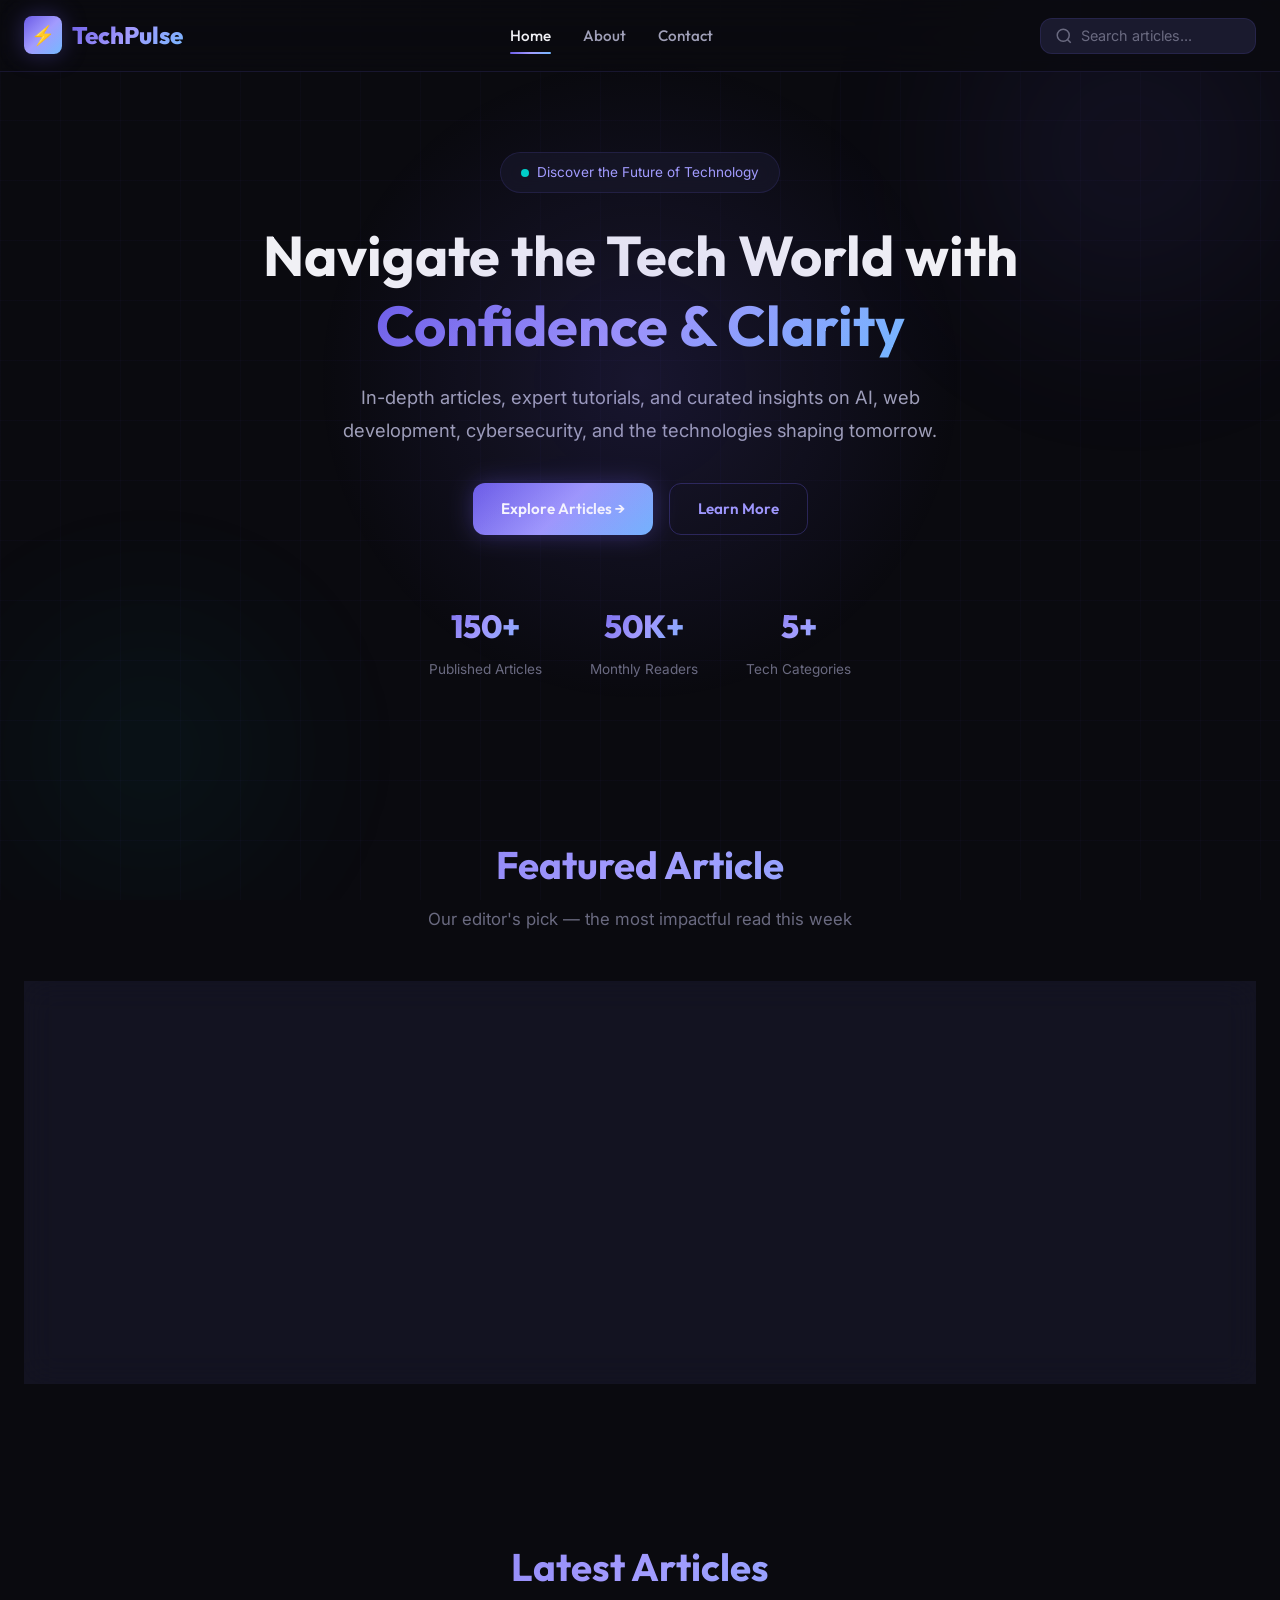
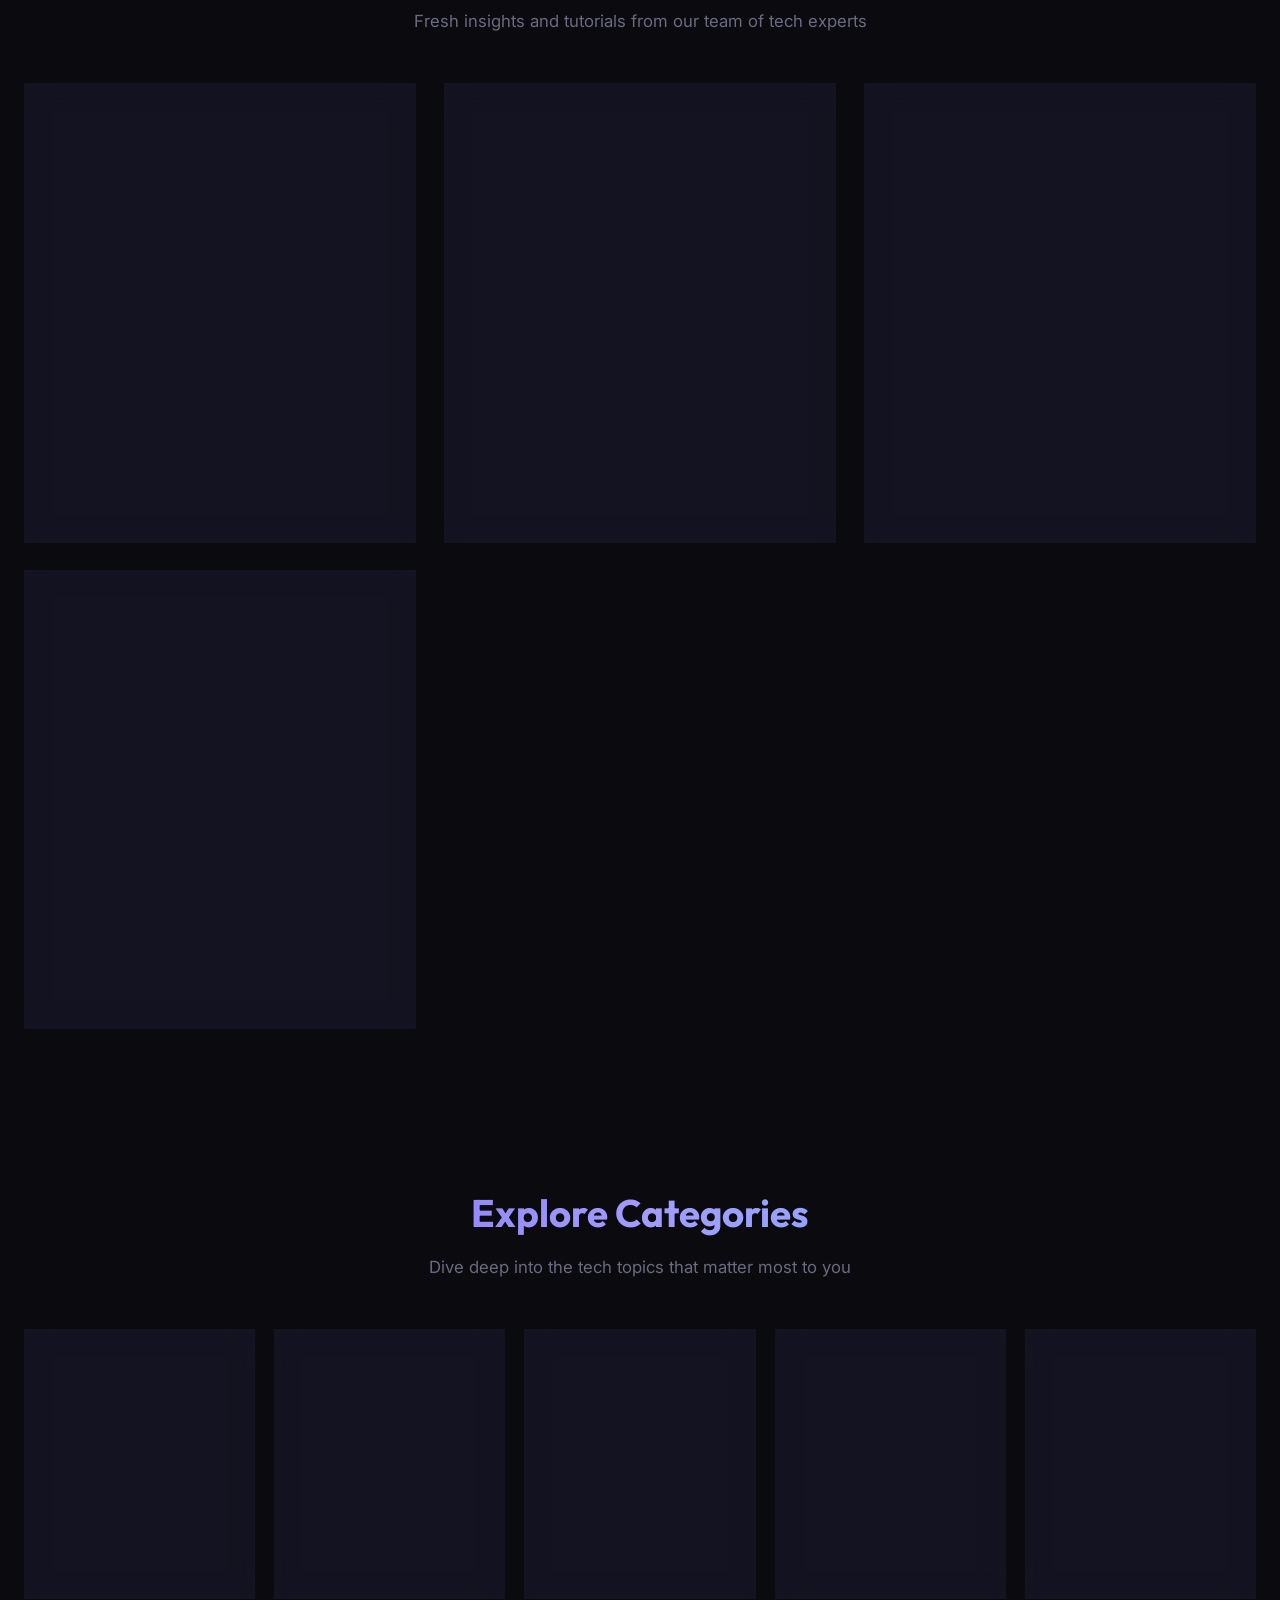
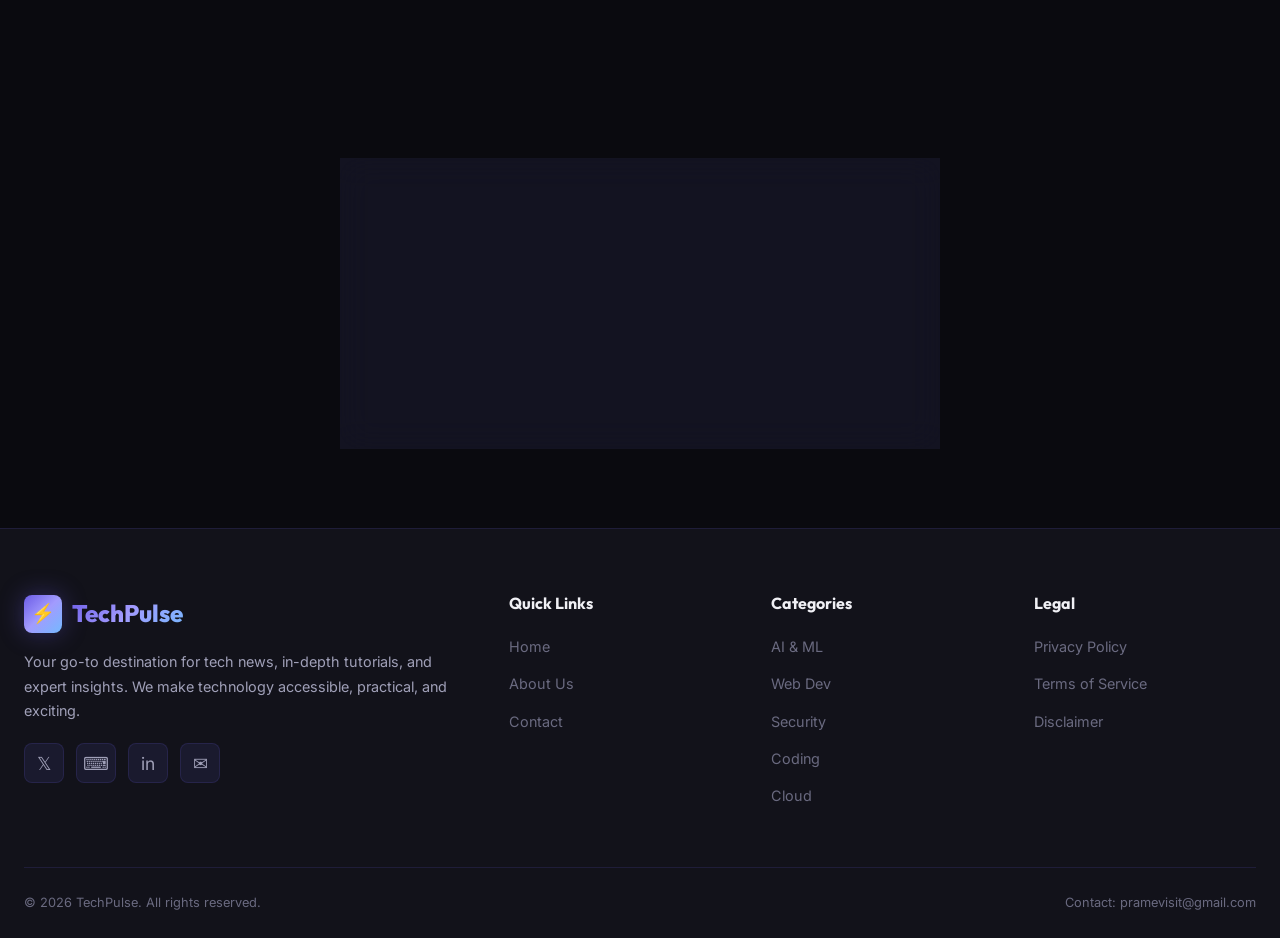
==== index.html @ e93f692c "Add files via upload" ====
<!DOCTYPE html>
<html lang="en">
<head>
  <meta charset="UTF-8">
  <meta name="viewport" content="width=device-width, initial-scale=1.0">
  <title>TechPulse — Your Daily Dose of Tech Innovation</title>
  <meta name="description" content="TechPulse delivers the latest technology news, tutorials, and in-depth guides on AI, web development, cybersecurity, programming, and cloud computing. Stay ahead with expert insights.">
  <meta name="keywords" content="technology blog, AI tools, web development, programming, cybersecurity, cloud computing, tech news, coding tutorials">
  <meta name="author" content="TechPulse">
  <meta name="robots" content="index, follow">
  <link rel="canonical" href="https://techpulse.blog/">

  <!-- Open Graph -->
  <meta property="og:type" content="website">
  <meta property="og:title" content="TechPulse — Your Daily Dose of Tech Innovation">
  <meta property="og:description" content="Expert tech insights, tutorials, and guides on AI, web development, cybersecurity, and more.">
  <meta property="og:url" content="https://techpulse.blog/">
  <meta property="og:site_name" content="TechPulse">

  <!-- Twitter Card -->
  <meta name="twitter:card" content="summary_large_image">
  <meta name="twitter:title" content="TechPulse — Your Daily Dose of Tech Innovation">
  <meta name="twitter:description" content="Expert tech insights, tutorials, and guides on AI, web development, cybersecurity, and more.">

  <!-- JSON-LD Structured Data -->
  <script type="application/ld+json">
  {
    "@context": "https://schema.org",
    "@type": "WebSite",
    "name": "TechPulse",
    "url": "https://techpulse.blog/",
    "description": "TechPulse delivers the latest technology news, tutorials, and in-depth guides.",
    "publisher": {
      "@type": "Organization",
      "name": "TechPulse",
      "contactPoint": {
        "@type": "ContactPoint",
        "email": "pramevisit@gmail.com",
        "contactType": "customer support"
      }
    },
    "potentialAction": {
      "@type": "SearchAction",
      "target": "https://techpulse.blog/search?q={search_term_string}",
      "query-input": "required name=search_term_string"
    }
  }
  </script>

  <link rel="stylesheet" href="style.css">
</head>
<body>
  <div class="bg-grid"></div>
  <div class="bg-orbs"></div>

  <!-- Header -->
  <header class="header" id="header">
    <div class="container">
      <a href="index.html" class="logo">
        <div class="logo-icon">⚡</div>
        <span>TechPulse</span>
      </a>
      <nav class="nav-links" id="navLinks">
        <a href="index.html" class="active">Home</a>
        <a href="about.html">About</a>
        <a href="contact.html">Contact</a>
      </nav>
      <div class="nav-search">
        <svg xmlns="http://www.w3.org/2000/svg" fill="none" viewBox="0 0 24 24" stroke="currentColor" stroke-width="2"><circle cx="11" cy="11" r="8"/><line x1="21" y1="21" x2="16.65" y2="16.65"/></svg>
        <input type="text" placeholder="Search articles..." aria-label="Search articles">
      </div>
      <button class="mobile-toggle" id="mobileToggle" aria-label="Toggle navigation menu">
        <span></span><span></span><span></span>
      </button>
    </div>
  </header>

  <!-- Hero Section -->
  <section class="hero">
    <div class="container">
      <div class="hero-badge">
        <span class="dot"></span>
        Discover the Future of Technology
      </div>
      <h1>Navigate the Tech World with <span class="gradient-text">Confidence & Clarity</span></h1>
      <p class="hero-description">In-depth articles, expert tutorials, and curated insights on AI, web development, cybersecurity, and the technologies shaping tomorrow.</p>
      <div class="hero-actions">
        <a href="#articles" class="btn btn-primary">Explore Articles →</a>
        <a href="about.html" class="btn btn-outline">Learn More</a>
      </div>
      <div class="hero-stats">
        <div class="hero-stat">
          <div class="stat-number">150+</div>
          <div class="stat-label">Published Articles</div>
        </div>
        <div class="hero-stat">
          <div class="stat-number">50K+</div>
          <div class="stat-label">Monthly Readers</div>
        </div>
        <div class="hero-stat">
          <div class="stat-number">5+</div>
          <div class="stat-label">Tech Categories</div>
        </div>
      </div>
    </div>
  </section>

  <!-- Featured Article -->
  <section class="section">
    <div class="container">
      <h2 class="section-title">Featured Article</h2>
      <p class="section-subtitle">Our editor's pick — the most impactful read this week</p>
      <a href="articles/ai-tools-2026.html" class="glass-card featured-article reveal" style="text-decoration:none;color:inherit;">
        <div class="featured-image">
          <div class="overlay"></div>
        </div>
        <div class="featured-content">
          <span class="badge badge-ai">Artificial Intelligence</span>
          <h3>10 AI Tools That Will Transform Your Workflow in 2026</h3>
          <p>Discover the cutting-edge AI tools that are revolutionizing industries — from intelligent code assistants to creative AI platforms reshaping how we work, create, and innovate.</p>
          <div class="featured-meta">
            <span>March 10, 2026</span>
            <span class="divider"></span>
            <span>12 min read</span>
            <span class="divider"></span>
            <span>AI & Technology</span>
          </div>
        </div>
      </a>
    </div>
  </section>

  <!-- Latest Articles -->
  <section class="section" id="articles">
    <div class="container">
      <h2 class="section-title">Latest Articles</h2>
      <p class="section-subtitle">Fresh insights and tutorials from our team of tech experts</p>
      <div class="article-grid">

        <a href="articles/learn-web-development.html" class="glass-card article-card reveal">
          <div class="card-image">
            <div style="width:100%;height:100%;background:linear-gradient(135deg,#00cec9,#0984e3);"></div>
            <div class="overlay"></div>
          </div>
          <div class="card-body">
            <span class="badge badge-web">Web Development</span>
            <h3>Complete Guide to Learning Web Development in 2026</h3>
            <p>A comprehensive roadmap to mastering modern web development — from HTML & CSS fundamentals to advanced frameworks and deployment strategies.</p>
            <div class="card-meta">
              <span>March 8, 2026</span>
              <span class="read-time">📖 10 min read</span>
            </div>
          </div>
        </a>

        <a href="articles/cybersecurity-tips.html" class="glass-card article-card reveal">
          <div class="card-image">
            <div style="width:100%;height:100%;background:linear-gradient(135deg,#fd79a8,#e84393);"></div>
            <div class="overlay"></div>
          </div>
          <div class="card-body">
            <span class="badge badge-security">Cybersecurity</span>
            <h3>Essential Cybersecurity Tips Every Beginner Must Know</h3>
            <p>Learn the fundamental security practices to protect your digital life — from strong passwords to recognizing phishing attacks and securing your network.</p>
            <div class="card-meta">
              <span>March 5, 2026</span>
              <span class="read-time">📖 9 min read</span>
            </div>
          </div>
        </a>

        <a href="articles/best-programming-languages.html" class="glass-card article-card reveal">
          <div class="card-image">
            <div style="width:100%;height:100%;background:linear-gradient(135deg,#fdcb6e,#e17055);"></div>
            <div class="overlay"></div>
          </div>
          <div class="card-body">
            <span class="badge badge-coding">Programming</span>
            <h3>Best Programming Languages to Learn in 2026</h3>
            <p>Explore the most in-demand programming languages for 2026 and find out which ones are worth investing your time in for career growth.</p>
            <div class="card-meta">
              <span>March 3, 2026</span>
              <span class="read-time">📖 11 min read</span>
            </div>
          </div>
        </a>

        <a href="articles/cloud-computing-guide.html" class="glass-card article-card reveal">
          <div class="card-image">
            <div style="width:100%;height:100%;background:linear-gradient(135deg,#74b9ff,#0984e3);"></div>
            <div class="overlay"></div>
          </div>
          <div class="card-body">
            <span class="badge badge-cloud">Cloud Computing</span>
            <h3>Cloud Computing: A Beginner's Complete Guide</h3>
            <p>Everything you need to know about cloud computing — from the basics of IaaS, PaaS, SaaS to choosing the right provider for your projects.</p>
            <div class="card-meta">
              <span>March 1, 2026</span>
              <span class="read-time">📖 10 min read</span>
            </div>
          </div>
        </a>

      </div>
    </div>
  </section>

  <!-- Categories -->
  <section class="section">
    <div class="container">
      <h2 class="section-title">Explore Categories</h2>
      <p class="section-subtitle">Dive deep into the tech topics that matter most to you</p>
      <div class="categories-grid">
        <div class="glass-card category-card reveal">
          <div class="cat-icon">🤖</div>
          <h4>AI & Machine Learning</h4>
          <p>The latest in artificial intelligence, deep learning, and neural networks</p>
        </div>
        <div class="glass-card category-card reveal">
          <div class="cat-icon">🌐</div>
          <h4>Web Development</h4>
          <p>Frameworks, tools, and best practices for modern web apps</p>
        </div>
        <div class="glass-card category-card reveal">
          <div class="cat-icon">🔒</div>
          <h4>Cybersecurity</h4>
          <p>Stay safe online with expert tips and threat intelligence</p>
        </div>
        <div class="glass-card category-card reveal">
          <div class="cat-icon">💻</div>
          <h4>Programming</h4>
          <p>Tutorials, tips, and language guides for developers</p>
        </div>
        <div class="glass-card category-card reveal">
          <div class="cat-icon">☁️</div>
          <h4>Cloud Computing</h4>
          <p>AWS, Azure, GCP — cloud services demystified</p>
        </div>
      </div>
    </div>
  </section>

  <!-- Newsletter -->
  <section class="newsletter">
    <div class="container">
      <div class="glass-card newsletter-box reveal">
        <h2>Stay in the Loop ✉️</h2>
        <p>Get weekly tech insights, tutorials, and news delivered straight to your inbox. No spam, ever.</p>
        <form class="newsletter-form" id="newsletterForm">
          <input type="email" placeholder="your@email.com" required aria-label="Email address for newsletter">
          <button type="submit" class="btn btn-primary">Subscribe</button>
        </form>
      </div>
    </div>
  </section>

  <!-- Footer -->
  <footer class="footer">
    <div class="container">
      <div class="footer-grid">
        <div class="footer-brand">
          <a href="index.html" class="logo">
            <div class="logo-icon">⚡</div>
            <span>TechPulse</span>
          </a>
          <p>Your go-to destination for tech news, in-depth tutorials, and expert insights. We make technology accessible, practical, and exciting.</p>
          <div class="footer-social">
            <a href="#" aria-label="Twitter">𝕏</a>
            <a href="#" aria-label="GitHub">⌨</a>
            <a href="#" aria-label="LinkedIn">in</a>
            <a href="mailto:pramevisit@gmail.com" aria-label="Email">✉</a>
          </div>
        </div>
        <div class="footer-column">
          <h4>Quick Links</h4>
          <ul>
            <li><a href="index.html">Home</a></li>
            <li><a href="about.html">About Us</a></li>
            <li><a href="contact.html">Contact</a></li>
          </ul>
        </div>
        <div class="footer-column">
          <h4>Categories</h4>
          <ul>
            <li><a href="articles/ai-tools-2026.html">AI & ML</a></li>
            <li><a href="articles/learn-web-development.html">Web Dev</a></li>
            <li><a href="articles/cybersecurity-tips.html">Security</a></li>
            <li><a href="articles/best-programming-languages.html">Coding</a></li>
            <li><a href="articles/cloud-computing-guide.html">Cloud</a></li>
          </ul>
        </div>
        <div class="footer-column">
          <h4>Legal</h4>
          <ul>
            <li><a href="privacy-policy.html">Privacy Policy</a></li>
            <li><a href="terms.html">Terms of Service</a></li>
            <li><a href="disclaimer.html">Disclaimer</a></li>
          </ul>
        </div>
      </div>
      <div class="footer-bottom">
        <span>&copy; 2026 TechPulse. All rights reserved.</span>
        <span>Contact: <a href="mailto:pramevisit@gmail.com">pramevisit@gmail.com</a></span>
      </div>
    </div>
  </footer>

  <script src="script.js"></script>
</body>
</html>
---- style.css ----
/* ===== TechPulse Design System ===== */
@import url('https://fonts.googleapis.com/css2?family=Inter:wght@300;400;500;600;700;800&family=Outfit:wght@400;500;600;700;800&display=swap');

/* --- CSS Variables --- */
:root {
  --bg-primary: #0a0a0f;
  --bg-secondary: #12121a;
  --bg-card: #1a1a2e;
  --bg-card-hover: #22223a;
  --bg-glass: rgba(26, 26, 46, 0.6);
  --bg-glass-hover: rgba(34, 34, 58, 0.8);

  --text-primary: #f0f0f5;
  --text-secondary: #a0a0b8;
  --text-muted: #6a6a80;

  --accent-primary: #6c5ce7;
  --accent-secondary: #a29bfe;
  --accent-gradient: linear-gradient(135deg, #6c5ce7, #a29bfe, #74b9ff);
  --accent-glow: 0 0 25px rgba(108, 92, 231, 0.35);

  --neon-cyan: #00cec9;
  --neon-pink: #fd79a8;
  --neon-orange: #fdcb6e;

  --border-color: rgba(108, 92, 231, 0.15);
  --border-glow: rgba(108, 92, 231, 0.3);

  --radius-sm: 8px;
  --radius-md: 12px;
  --radius-lg: 20px;
  --radius-xl: 28px;

  --shadow-sm: 0 2px 8px rgba(0, 0, 0, 0.3);
  --shadow-md: 0 8px 24px rgba(0, 0, 0, 0.4);
  --shadow-lg: 0 16px 48px rgba(0, 0, 0, 0.5);
  --shadow-glow: 0 0 40px rgba(108, 92, 231, 0.2);

  --font-primary: 'Outfit', sans-serif;
  --font-body: 'Inter', sans-serif;

  --transition-fast: 0.2s ease;
  --transition-normal: 0.3s ease;
  --transition-slow: 0.5s ease;

  --max-width: 1280px;
  --header-height: 72px;
}

/* --- Reset & Base --- */
*, *::before, *::after {
  margin: 0;
  padding: 0;
  box-sizing: border-box;
}

html {
  scroll-behavior: smooth;
  font-size: 16px;
}

body {
  font-family: var(--font-body);
  background-color: var(--bg-primary);
  color: var(--text-primary);
  line-height: 1.7;
  overflow-x: hidden;
  -webkit-font-smoothing: antialiased;
  -moz-osx-font-smoothing: grayscale;
}

a {
  color: var(--accent-secondary);
  text-decoration: none;
  transition: color var(--transition-fast);
}

a:hover {
  color: var(--accent-primary);
}

img {
  max-width: 100%;
  height: auto;
  display: block;
}

ul, ol {
  list-style: none;
}

h1, h2, h3, h4, h5, h6 {
  font-family: var(--font-primary);
  font-weight: 700;
  line-height: 1.25;
  color: var(--text-primary);
}

h1 { font-size: clamp(2.2rem, 5vw, 3.5rem); }
h2 { font-size: clamp(1.6rem, 3.5vw, 2.4rem); }
h3 { font-size: clamp(1.2rem, 2.5vw, 1.6rem); }
h4 { font-size: 1.15rem; }

p {
  color: var(--text-secondary);
  margin-bottom: 1rem;
}

/* --- Utilities --- */
.container {
  width: 100%;
  max-width: var(--max-width);
  margin: 0 auto;
  padding: 0 24px;
}

.section {
  padding: 80px 0;
}

.section-title {
  text-align: center;
  margin-bottom: 16px;
  background: var(--accent-gradient);
  -webkit-background-clip: text;
  background-clip: text;
  -webkit-text-fill-color: transparent;
}

.section-subtitle {
  text-align: center;
  color: var(--text-muted);
  font-size: 1.05rem;
  margin-bottom: 48px;
  max-width: 600px;
  margin-left: auto;
  margin-right: auto;
}

.btn {
  display: inline-flex;
  align-items: center;
  gap: 8px;
  padding: 12px 28px;
  border-radius: var(--radius-md);
  font-family: var(--font-primary);
  font-weight: 600;
  font-size: 0.95rem;
  cursor: pointer;
  border: none;
  transition: all var(--transition-normal);
  text-decoration: none;
}

.btn-primary {
  background: var(--accent-gradient);
  color: #fff;
  box-shadow: var(--accent-glow);
}

.btn-primary:hover {
  transform: translateY(-2px);
  box-shadow: 0 0 35px rgba(108, 92, 231, 0.5);
  color: #fff;
}

.btn-outline {
  background: transparent;
  color: var(--accent-secondary);
  border: 1.5px solid var(--border-glow);
}

.btn-outline:hover {
  background: var(--bg-glass);
  border-color: var(--accent-primary);
  transform: translateY(-2px);
  color: var(--accent-secondary);
}

.glass-card {
  background: var(--bg-glass);
  backdrop-filter: blur(16px);
  -webkit-backdrop-filter: blur(16px);
  border: 1px solid var(--border-color);
  border-radius: var(--radius-lg);
  transition: all var(--transition-normal);
}

.glass-card:hover {
  background: var(--bg-glass-hover);
  border-color: var(--border-glow);
  box-shadow: var(--shadow-glow);
  transform: translateY(-4px);
}

.badge {
  display: inline-block;
  padding: 4px 14px;
  font-size: 0.75rem;
  font-weight: 600;
  border-radius: 50px;
  text-transform: uppercase;
  letter-spacing: 0.5px;
}

.badge-ai { background: rgba(108,92,231,0.2); color: var(--accent-secondary); }
.badge-web { background: rgba(0,206,201,0.2); color: var(--neon-cyan); }
.badge-security { background: rgba(253,121,168,0.2); color: var(--neon-pink); }
.badge-coding { background: rgba(253,203,110,0.2); color: var(--neon-orange); }
.badge-cloud { background: rgba(116,185,255,0.2); color: #74b9ff; }

/* --- Animated Background --- */
.bg-grid {
  position: fixed;
  top: 0; left: 0;
  width: 100%; height: 100%;
  z-index: -1;
  background-image:
    linear-gradient(rgba(108,92,231,0.03) 1px, transparent 1px),
    linear-gradient(90deg, rgba(108,92,231,0.03) 1px, transparent 1px);
  background-size: 60px 60px;
}

.bg-orbs {
  position: fixed;
  top: 0; left: 0;
  width: 100%; height: 100%;
  z-index: -1;
  pointer-events: none;
  overflow: hidden;
}

.bg-orbs::before,
.bg-orbs::after {
  content: '';
  position: absolute;
  border-radius: 50%;
  filter: blur(80px);
  opacity: 0.4;
  animation: orbFloat 20s ease-in-out infinite;
}

.bg-orbs::before {
  width: 500px; height: 500px;
  background: radial-gradient(circle, rgba(108,92,231,0.3), transparent 70%);
  top: -100px; right: -100px;
}

.bg-orbs::after {
  width: 400px; height: 400px;
  background: radial-gradient(circle, rgba(0,206,201,0.2), transparent 70%);
  bottom: -50px; left: -50px;
  animation-delay: -10s;
}

@keyframes orbFloat {
  0%, 100% { transform: translate(0, 0) scale(1); }
  25% { transform: translate(50px, -80px) scale(1.1); }
  50% { transform: translate(-30px, 40px) scale(0.95); }
  75% { transform: translate(60px, 60px) scale(1.05); }
}

/* --- Header / Navbar --- */
.header {
  position: fixed;
  top: 0; left: 0;
  width: 100%;
  height: var(--header-height);
  z-index: 1000;
  background: rgba(10, 10, 15, 0.8);
  backdrop-filter: blur(20px);
  -webkit-backdrop-filter: blur(20px);
  border-bottom: 1px solid var(--border-color);
  transition: all var(--transition-normal);
}

.header.scrolled {
  box-shadow: var(--shadow-md);
  background: rgba(10, 10, 15, 0.95);
}

.header .container {
  display: flex;
  align-items: center;
  justify-content: space-between;
  height: 100%;
}

.logo {
  display: flex;
  align-items: center;
  gap: 10px;
  font-family: var(--font-primary);
  font-weight: 800;
  font-size: 1.5rem;
  color: var(--text-primary);
  text-decoration: none;
}

.logo-icon {
  width: 38px;
  height: 38px;
  background: var(--accent-gradient);
  border-radius: var(--radius-sm);
  display: flex;
  align-items: center;
  justify-content: center;
  font-size: 1.2rem;
  color: #fff;
  box-shadow: var(--accent-glow);
}

.logo span {
  background: var(--accent-gradient);
  -webkit-background-clip: text;
  background-clip: text;
  -webkit-text-fill-color: transparent;
}

.nav-links {
  display: flex;
  align-items: center;
  gap: 32px;
}

.nav-links a {
  font-family: var(--font-primary);
  font-weight: 500;
  font-size: 0.95rem;
  color: var(--text-secondary);
  position: relative;
  padding: 4px 0;
}

.nav-links a::after {
  content: '';
  position: absolute;
  bottom: -2px; left: 0;
  width: 0;
  height: 2px;
  background: var(--accent-gradient);
  border-radius: 2px;
  transition: width var(--transition-normal);
}

.nav-links a:hover,
.nav-links a.active {
  color: var(--text-primary);
}

.nav-links a:hover::after,
.nav-links a.active::after {
  width: 100%;
}

.nav-search {
  display: flex;
  align-items: center;
  background: var(--bg-card);
  border: 1px solid var(--border-color);
  border-radius: var(--radius-md);
  padding: 8px 14px;
  gap: 8px;
  transition: border-color var(--transition-fast);
}

.nav-search:focus-within {
  border-color: var(--accent-primary);
}

.nav-search input {
  background: none;
  border: none;
  outline: none;
  color: var(--text-primary);
  font-size: 0.9rem;
  width: 160px;
  font-family: var(--font-body);
}

.nav-search input::placeholder {
  color: var(--text-muted);
}

.nav-search svg {
  width: 18px;
  height: 18px;
  color: var(--text-muted);
  flex-shrink: 0;
}

.mobile-toggle {
  display: none;
  flex-direction: column;
  gap: 5px;
  cursor: pointer;
  padding: 5px;
  background: none;
  border: none;
}

.mobile-toggle span {
  width: 24px;
  height: 2px;
  background: var(--text-primary);
  border-radius: 2px;
  transition: all var(--transition-normal);
}

/* --- Hero Section --- */
.hero {
  padding-top: calc(var(--header-height) + 80px);
  padding-bottom: 80px;
  text-align: center;
  position: relative;
  overflow: hidden;
}

.hero::before {
  content: '';
  position: absolute;
  top: 50%;
  left: 50%;
  transform: translate(-50%, -50%);
  width: 700px;
  height: 700px;
  background: radial-gradient(circle, rgba(108,92,231,0.15), transparent 65%);
  pointer-events: none;
}

.hero-badge {
  display: inline-flex;
  align-items: center;
  gap: 8px;
  padding: 8px 20px;
  background: var(--bg-glass);
  border: 1px solid var(--border-color);
  border-radius: 50px;
  font-size: 0.85rem;
  color: var(--accent-secondary);
  margin-bottom: 28px;
  backdrop-filter: blur(8px);
}

.hero-badge .dot {
  width: 8px;
  height: 8px;
  background: var(--neon-cyan);
  border-radius: 50%;
  animation: blink 2s ease-in-out infinite;
}

@keyframes blink {
  0%, 100% { opacity: 1; }
  50% { opacity: 0.3; }
}

.hero h1 {
  margin-bottom: 20px;
  max-width: 800px;
  margin-left: auto;
  margin-right: auto;
}

.hero h1 .gradient-text {
  background: var(--accent-gradient);
  -webkit-background-clip: text;
  background-clip: text;
  -webkit-text-fill-color: transparent;
}

.hero-description {
  font-size: 1.15rem;
  color: var(--text-secondary);
  max-width: 600px;
  margin: 0 auto 36px;
  line-height: 1.8;
}

.hero-actions {
  display: flex;
  gap: 16px;
  justify-content: center;
  flex-wrap: wrap;
}

.hero-stats {
  display: flex;
  justify-content: center;
  gap: 48px;
  margin-top: 64px;
  flex-wrap: wrap;
}

.hero-stat {
  text-align: center;
}

.hero-stat .stat-number {
  font-family: var(--font-primary);
  font-size: 2rem;
  font-weight: 800;
  background: var(--accent-gradient);
  -webkit-background-clip: text;
  background-clip: text;
  -webkit-text-fill-color: transparent;
}

.hero-stat .stat-label {
  font-size: 0.85rem;
  color: var(--text-muted);
  margin-top: 4px;
}

/* --- Featured Article --- */
.featured-article {
  display: grid;
  grid-template-columns: 1.2fr 1fr;
  gap: 40px;
  align-items: center;
  padding: 40px;
}

.featured-image {
  width: 100%;
  height: 320px;
  background: var(--accent-gradient);
  border-radius: var(--radius-lg);
  overflow: hidden;
  position: relative;
}

.featured-image img {
  width: 100%;
  height: 100%;
  object-fit: cover;
}

.featured-image .overlay {
  position: absolute;
  top: 0;
  left: 0;
  width: 100%;
  height: 100%;
  background: linear-gradient(135deg, rgba(108,92,231,0.3), rgba(0,206,201,0.2));
}

.featured-content .badge {
  margin-bottom: 16px;
}

.featured-content h3 {
  font-size: 1.6rem;
  margin-bottom: 12px;
}

.featured-content p {
  margin-bottom: 20px;
  line-height: 1.8;
}

.featured-meta {
  display: flex;
  align-items: center;
  gap: 16px;
  font-size: 0.85rem;
  color: var(--text-muted);
}

.featured-meta .divider {
  width: 4px;
  height: 4px;
  border-radius: 50%;
  background: var(--text-muted);
}

/* --- Article Grid --- */
.article-grid {
  display: grid;
  grid-template-columns: repeat(auto-fill, minmax(340px, 1fr));
  gap: 28px;
}

.article-card {
  padding: 0;
  overflow: hidden;
  cursor: pointer;
  text-decoration: none;
  display: block;
  color: inherit;
}

.article-card:hover {
  color: inherit;
}

.article-card .card-image {
  width: 100%;
  height: 200px;
  overflow: hidden;
  position: relative;
}

.article-card .card-image img {
  width: 100%;
  height: 100%;
  object-fit: cover;
  transition: transform var(--transition-slow);
}

.article-card:hover .card-image img {
  transform: scale(1.08);
}

.article-card .card-image .overlay {
  position: absolute;
  top: 0; left: 0;
  width: 100%; height: 100%;
  background: linear-gradient(180deg, transparent 40%, rgba(10,10,15,0.6) 100%);
}

.article-card .card-body {
  padding: 24px;
}

.article-card .card-body .badge {
  margin-bottom: 12px;
}

.article-card .card-body h3 {
  font-size: 1.15rem;
  margin-bottom: 10px;
  transition: color var(--transition-fast);
}

.article-card:hover .card-body h3 {
  color: var(--accent-secondary);
}

.article-card .card-body p {
  font-size: 0.9rem;
  color: var(--text-muted);
  margin-bottom: 16px;
  display: -webkit-box;
  -webkit-line-clamp: 3;
  -webkit-box-orient: vertical;
  overflow: hidden;
}

.article-card .card-meta {
  display: flex;
  align-items: center;
  justify-content: space-between;
  font-size: 0.8rem;
  color: var(--text-muted);
}

.card-meta .read-time {
  display: flex;
  align-items: center;
  gap: 4px;
}

/* --- Categories Section --- */
.categories-grid {
  display: grid;
  grid-template-columns: repeat(auto-fill, minmax(220px, 1fr));
  gap: 20px;
}

.category-card {
  padding: 28px 24px;
  text-align: center;
  cursor: pointer;
}

.category-card .cat-icon {
  width: 56px;
  height: 56px;
  border-radius: var(--radius-md);
  display: flex;
  align-items: center;
  justify-content: center;
  font-size: 1.6rem;
  margin: 0 auto 16px;
}

.category-card:nth-child(1) .cat-icon { background: rgba(108,92,231,0.2); }
.category-card:nth-child(2) .cat-icon { background: rgba(0,206,201,0.2); }
.category-card:nth-child(3) .cat-icon { background: rgba(253,121,168,0.2); }
.category-card:nth-child(4) .cat-icon { background: rgba(253,203,110,0.2); }
.category-card:nth-child(5) .cat-icon { background: rgba(116,185,255,0.2); }

.category-card h4 {
  margin-bottom: 8px;
}

.category-card p {
  font-size: 0.85rem;
  color: var(--text-muted);
}

/* --- Newsletter Section --- */
.newsletter {
  text-align: center;
  padding: 80px 0;
}

.newsletter-box {
  max-width: 600px;
  margin: 0 auto;
  padding: 48px 40px;
}

.newsletter-box h2 {
  margin-bottom: 12px;
}

.newsletter-box p {
  margin-bottom: 28px;
  color: var(--text-muted);
}

.newsletter-form {
  display: flex;
  gap: 12px;
  max-width: 460px;
  margin: 0 auto;
}

.newsletter-form input {
  flex: 1;
  padding: 14px 20px;
  background: var(--bg-card);
  border: 1px solid var(--border-color);
  border-radius: var(--radius-md);
  color: var(--text-primary);
  font-size: 0.95rem;
  font-family: var(--font-body);
  outline: none;
  transition: border-color var(--transition-fast);
}

.newsletter-form input:focus {
  border-color: var(--accent-primary);
}

.newsletter-form input::placeholder {
  color: var(--text-muted);
}

.newsletter-form .btn {
  flex-shrink: 0;
}

/* --- Footer --- */
.footer {
  background: var(--bg-secondary);
  border-top: 1px solid var(--border-color);
  padding: 64px 0 24px;
}

.footer-grid {
  display: grid;
  grid-template-columns: 2fr 1fr 1fr 1fr;
  gap: 40px;
  margin-bottom: 48px;
}

.footer-brand .logo {
  margin-bottom: 16px;
}

.footer-brand p {
  font-size: 0.9rem;
  line-height: 1.7;
  margin-bottom: 20px;
}

.footer-social {
  display: flex;
  gap: 12px;
}

.footer-social a {
  width: 40px;
  height: 40px;
  border-radius: var(--radius-sm);
  background: var(--bg-card);
  border: 1px solid var(--border-color);
  display: flex;
  align-items: center;
  justify-content: center;
  color: var(--text-secondary);
  transition: all var(--transition-normal);
  font-size: 1.1rem;
}

.footer-social a:hover {
  background: var(--accent-primary);
  color: #fff;
  border-color: var(--accent-primary);
  transform: translateY(-2px);
}

.footer-column h4 {
  font-family: var(--font-primary);
  font-size: 1rem;
  color: var(--text-primary);
  margin-bottom: 20px;
}

.footer-column ul li {
  margin-bottom: 10px;
}

.footer-column ul li a {
  color: var(--text-muted);
  font-size: 0.9rem;
  transition: color var(--transition-fast);
}

.footer-column ul li a:hover {
  color: var(--accent-secondary);
}

.footer-bottom {
  border-top: 1px solid var(--border-color);
  padding-top: 24px;
  display: flex;
  align-items: center;
  justify-content: space-between;
  font-size: 0.8rem;
  color: var(--text-muted);
  flex-wrap: wrap;
  gap: 12px;
}

.footer-bottom a {
  color: var(--text-muted);
}

.footer-bottom a:hover {
  color: var(--accent-secondary);
}

/* --- Article Page --- */
.article-page {
  padding-top: calc(var(--header-height) + 48px);
  padding-bottom: 80px;
}

.article-header {
  max-width: 800px;
  margin: 0 auto 40px;
  text-align: center;
}

.article-header .badge {
  margin-bottom: 20px;
}

.article-header h1 {
  margin-bottom: 16px;
}

.article-header .article-meta {
  display: flex;
  align-items: center;
  justify-content: center;
  gap: 20px;
  color: var(--text-muted);
  font-size: 0.9rem;
  flex-wrap: wrap;
}

.article-header .article-meta .divider {
  width: 4px;
  height: 4px;
  border-radius: 50%;
  background: var(--text-muted);
}

.article-hero-image {
  max-width: 900px;
  margin: 0 auto 48px;
  height: 400px;
  border-radius: var(--radius-xl);
  overflow: hidden;
  position: relative;
}

.article-hero-image img {
  width: 100%;
  height: 100%;
  object-fit: cover;
}

.article-hero-image .overlay {
  position: absolute;
  top: 0; left: 0;
  width: 100%; height: 100%;
  background: linear-gradient(180deg, transparent 50%, rgba(10,10,15,0.5) 100%);
}

.article-content {
  max-width: 760px;
  margin: 0 auto;
  font-size: 1.05rem;
  line-height: 1.9;
}

.article-content h2 {
  margin-top: 48px;
  margin-bottom: 20px;
  padding-bottom: 12px;
  border-bottom: 1px solid var(--border-color);
}

.article-content h3 {
  margin-top: 32px;
  margin-bottom: 16px;
}

.article-content p {
  margin-bottom: 20px;
  color: var(--text-secondary);
}

.article-content ul,
.article-content ol {
  margin-bottom: 20px;
  padding-left: 24px;
}

.article-content ul {
  list-style: disc;
}

.article-content ol {
  list-style: decimal;
}

.article-content li {
  margin-bottom: 10px;
  color: var(--text-secondary);
}

.article-content strong {
  color: var(--text-primary);
}

.article-content blockquote {
  border-left: 4px solid var(--accent-primary);
  padding: 16px 24px;
  margin: 28px 0;
  background: var(--bg-glass);
  border-radius: 0 var(--radius-md) var(--radius-md) 0;
  font-style: italic;
  color: var(--text-secondary);
}

.article-content code {
  background: var(--bg-card);
  padding: 2px 8px;
  border-radius: 4px;
  font-size: 0.9em;
  color: var(--neon-cyan);
}

.article-content pre {
  background: var(--bg-card);
  border: 1px solid var(--border-color);
  border-radius: var(--radius-md);
  padding: 20px 24px;
  overflow-x: auto;
  margin: 24px 0;
}

.article-content pre code {
  padding: 0;
  background: none;
}

.article-content .info-box {
  background: var(--bg-glass);
  border: 1px solid var(--border-color);
  border-radius: var(--radius-md);
  padding: 24px;
  margin: 28px 0;
}

.article-content .info-box h4 {
  color: var(--accent-secondary);
  margin-bottom: 12px;
  display: flex;
  align-items: center;
  gap: 8px;
}

/* --- Info / Legal Pages --- */
.page-header {
  padding-top: calc(var(--header-height) + 60px);
  padding-bottom: 40px;
  text-align: center;
}

.page-header h1 {
  margin-bottom: 12px;
}

.page-header p {
  color: var(--text-muted);
}

.page-content {
  max-width: 800px;
  margin: 0 auto;
  padding-bottom: 80px;
}

.page-content h2 {
  margin-top: 40px;
  margin-bottom: 16px;
  color: var(--accent-secondary);
}

.page-content h3 {
  margin-top: 28px;
  margin-bottom: 12px;
}

.page-content p {
  margin-bottom: 16px;
  line-height: 1.8;
}

.page-content ul, .page-content ol {
  padding-left: 24px;
  margin-bottom: 16px;
}

.page-content ul { list-style: disc; }
.page-content ol { list-style: decimal; }

.page-content li {
  margin-bottom: 8px;
  color: var(--text-secondary);
}

.page-content a {
  color: var(--accent-secondary);
  text-decoration: underline;
}

/* --- Contact Page --- */
.contact-grid {
  display: grid;
  grid-template-columns: 1fr 1fr;
  gap: 40px;
  max-width: 900px;
  margin: 0 auto;
}

.contact-info-cards {
  display: flex;
  flex-direction: column;
  gap: 20px;
}

.contact-card {
  padding: 24px;
  display: flex;
  align-items: flex-start;
  gap: 16px;
}

.contact-card .icon {
  width: 48px;
  height: 48px;
  border-radius: var(--radius-md);
  background: rgba(108,92,231,0.15);
  display: flex;
  align-items: center;
  justify-content: center;
  font-size: 1.3rem;
  flex-shrink: 0;
}

.contact-card h4 {
  margin-bottom: 4px;
}

.contact-card p {
  font-size: 0.9rem;
  color: var(--text-muted);
  margin-bottom: 0;
}

.contact-form {
  padding: 32px;
}

.contact-form h3 {
  margin-bottom: 24px;
}

.form-group {
  margin-bottom: 18px;
}

.form-group label {
  display: block;
  font-size: 0.85rem;
  color: var(--text-secondary);
  margin-bottom: 6px;
  font-weight: 500;
}

.form-group input,
.form-group textarea {
  width: 100%;
  padding: 12px 16px;
  background: var(--bg-card);
  border: 1px solid var(--border-color);
  border-radius: var(--radius-sm);
  color: var(--text-primary);
  font-size: 0.95rem;
  font-family: var(--font-body);
  outline: none;
  transition: border-color var(--transition-fast);
}

.form-group input:focus,
.form-group textarea:focus {
  border-color: var(--accent-primary);
}

.form-group textarea {
  resize: vertical;
  min-height: 120px;
}

.form-submit {
  width: 100%;
  justify-content: center;
}

/* --- About Page Team Grid --- */
.team-grid {
  display: grid;
  grid-template-columns: repeat(auto-fill, minmax(250px, 1fr));
  gap: 28px;
  margin-top: 40px;
}

.team-card {
  padding: 32px 24px;
  text-align: center;
}

.team-card .avatar {
  width: 80px;
  height: 80px;
  border-radius: 50%;
  background: var(--accent-gradient);
  margin: 0 auto 16px;
  display: flex;
  align-items: center;
  justify-content: center;
  font-size: 2rem;
  color: #fff;
}

.team-card h4 {
  margin-bottom: 4px;
}

.team-card .role {
  color: var(--accent-secondary);
  font-size: 0.85rem;
  margin-bottom: 12px;
}

.team-card p {
  font-size: 0.85rem;
  color: var(--text-muted);
}

/* --- Scroll Animations --- */
.reveal {
  opacity: 0;
  transform: translateY(30px);
  transition: opacity 0.7s ease, transform 0.7s ease;
}

.reveal.visible {
  opacity: 1;
  transform: none;
}

/* --- Mobile Responsive --- */
@media (max-width: 992px) {
  .footer-grid {
    grid-template-columns: 1fr 1fr;
  }

  .featured-article {
    grid-template-columns: 1fr;
  }

  .contact-grid {
    grid-template-columns: 1fr;
  }
}

@media (max-width: 768px) {
  .nav-links, .nav-search {
    display: none;
  }

  .mobile-toggle {
    display: flex;
  }

  .nav-links.active {
    display: flex;
    flex-direction: column;
    position: absolute;
    top: var(--header-height);
    left: 0;
    width: 100%;
    background: var(--bg-secondary);
    border-bottom: 1px solid var(--border-color);
    padding: 24px;
    gap: 18px;
  }

  .hero-stats {
    gap: 24px;
  }

  .article-grid {
    grid-template-columns: 1fr;
  }

  .footer-grid {
    grid-template-columns: 1fr;
  }

  .hero h1 {
    font-size: 2rem;
  }

  .section {
    padding: 48px 0;
  }

  .newsletter-form {
    flex-direction: column;
  }

  .hero-actions {
    flex-direction: column;
    align-items: center;
  }

  .article-hero-image {
    height: 240px;
  }

  .categories-grid {
    grid-template-columns: repeat(2, 1fr);
  }
}

@media (max-width: 480px) {
  .categories-grid {
    grid-template-columns: 1fr;
  }

  .container {
    padding: 0 16px;
  }
}
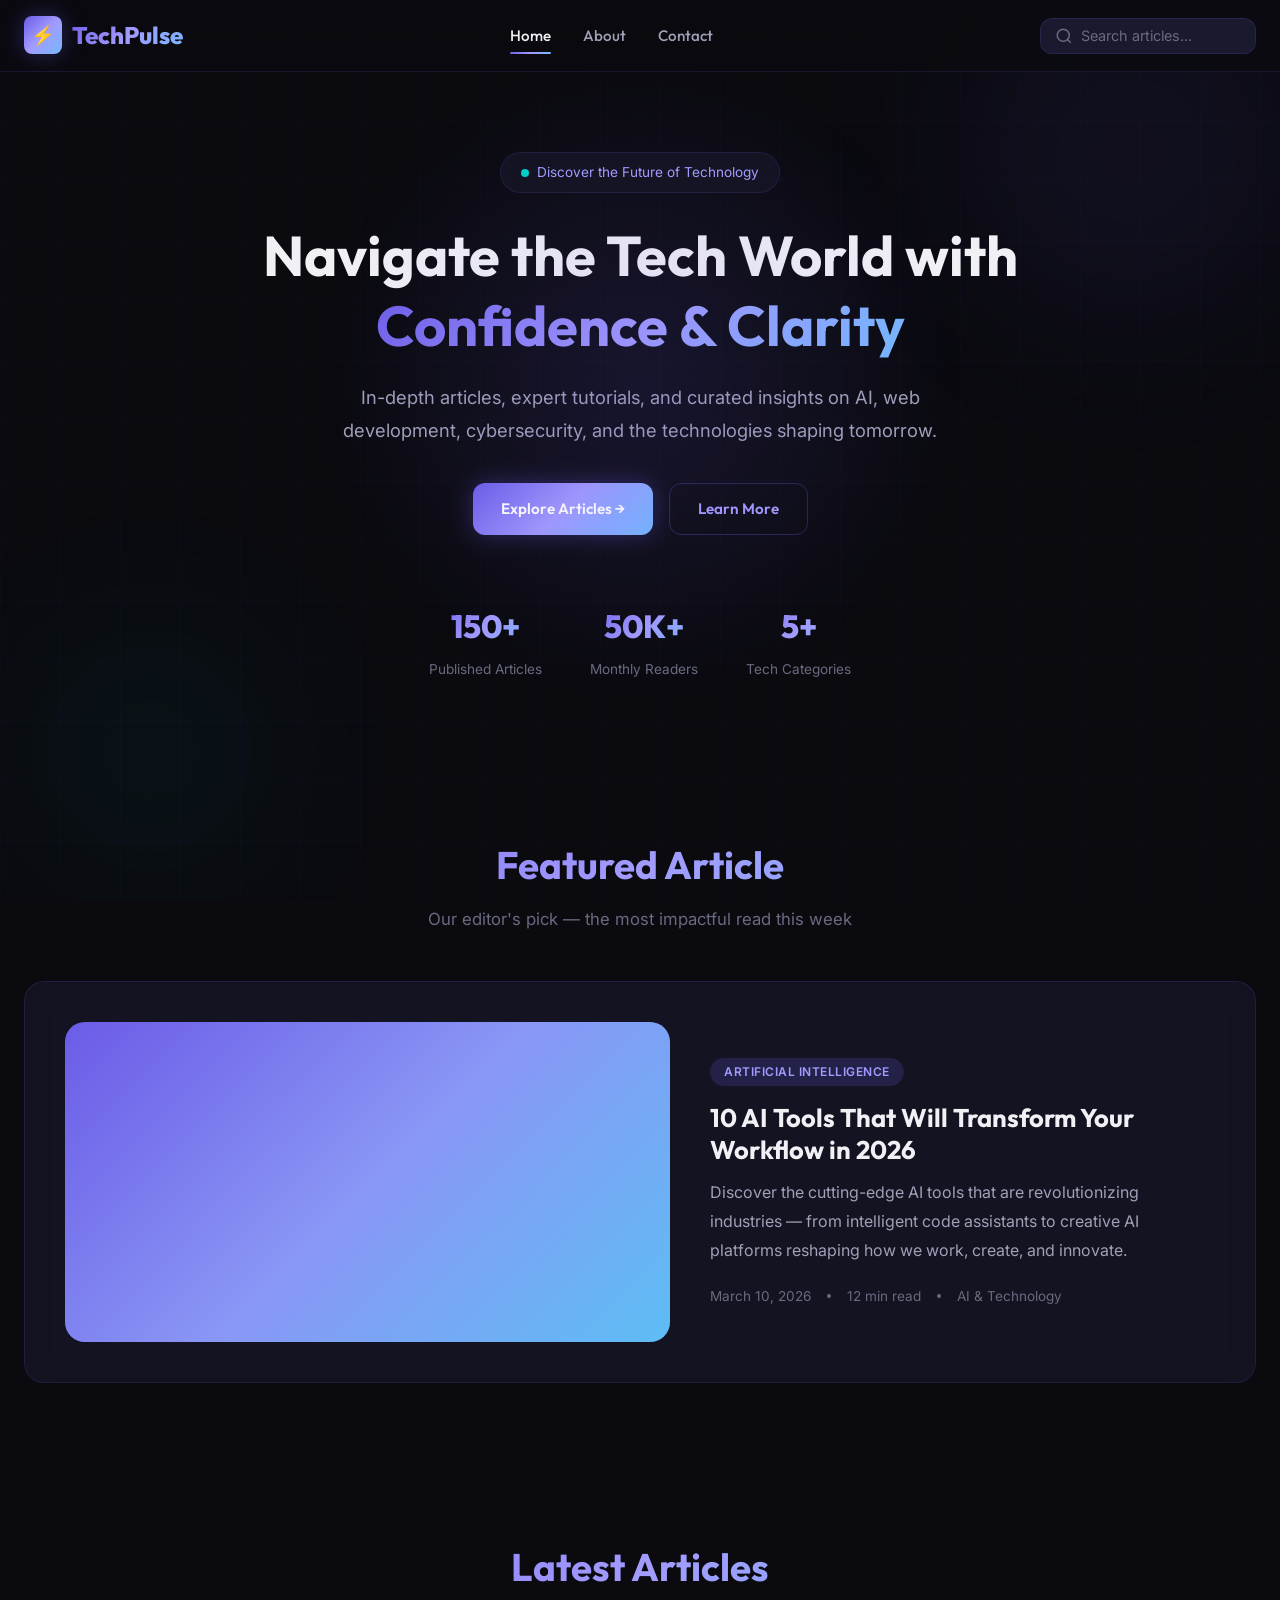
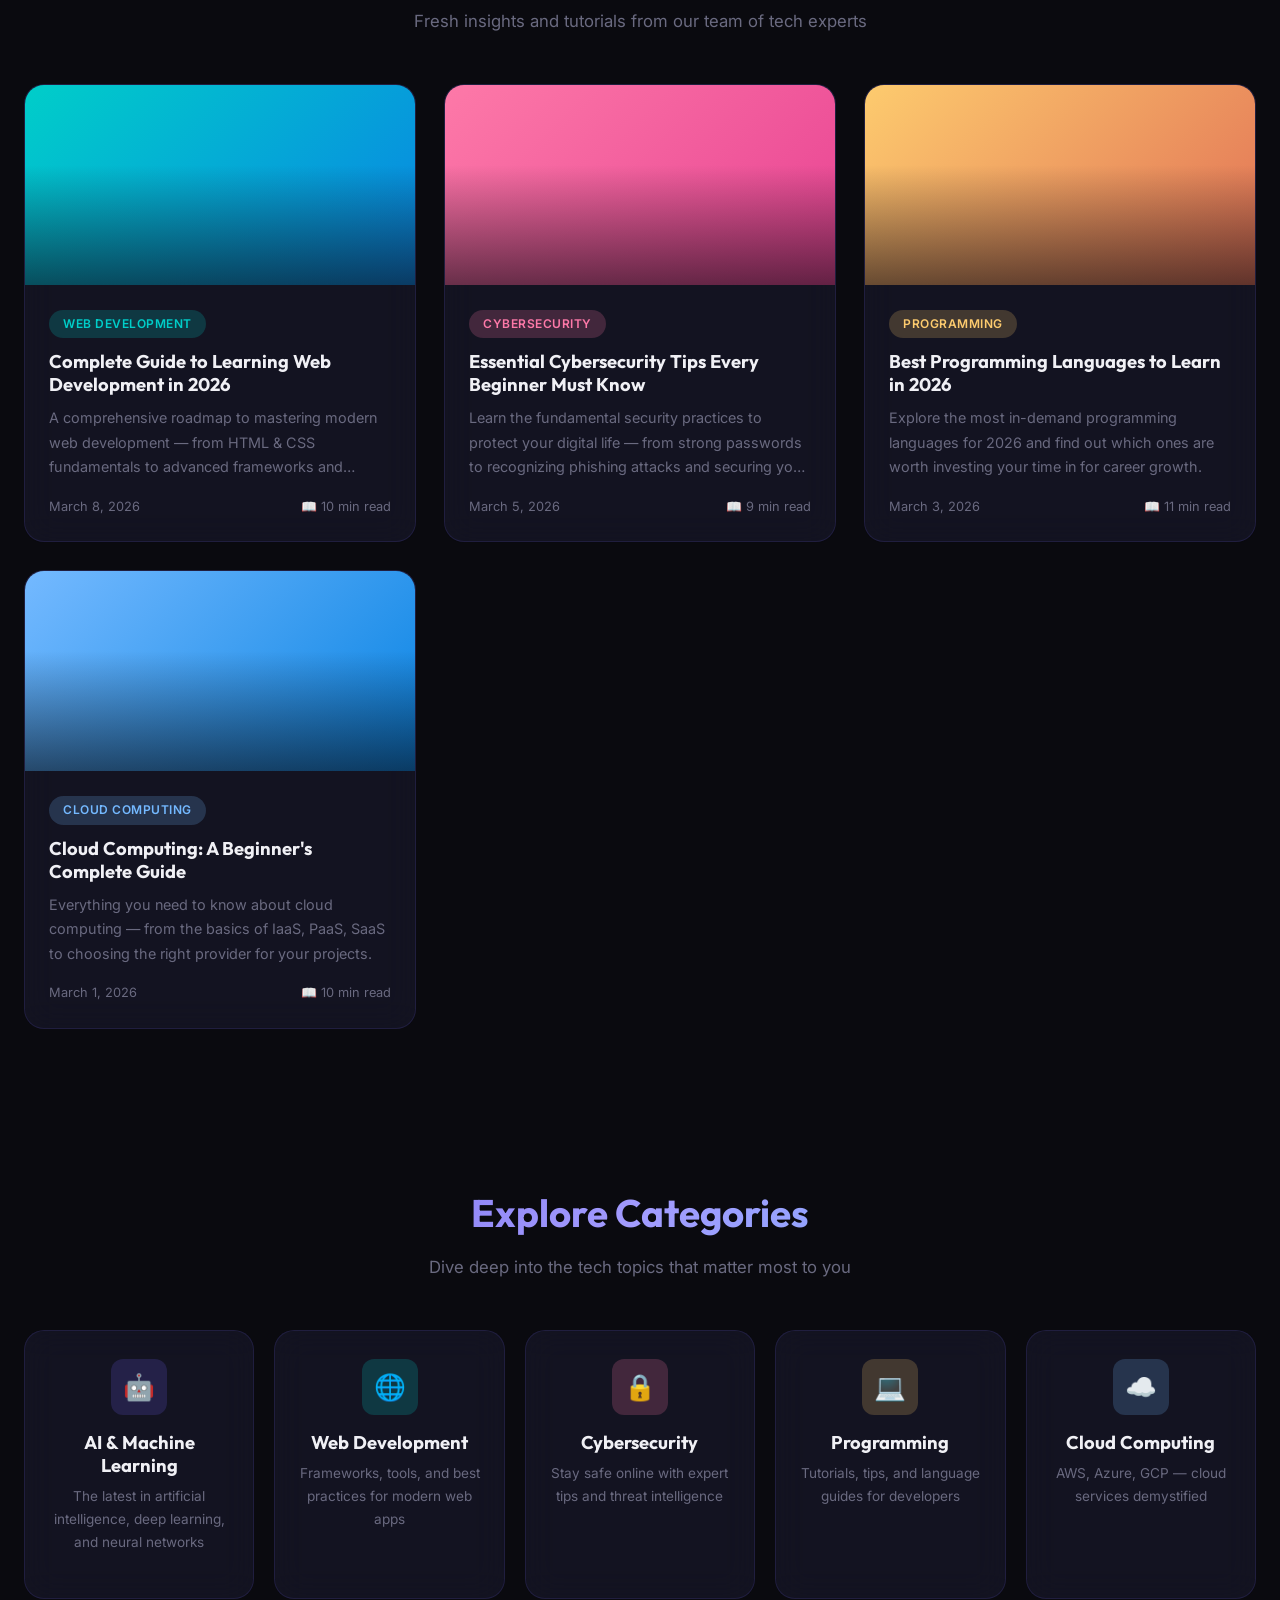
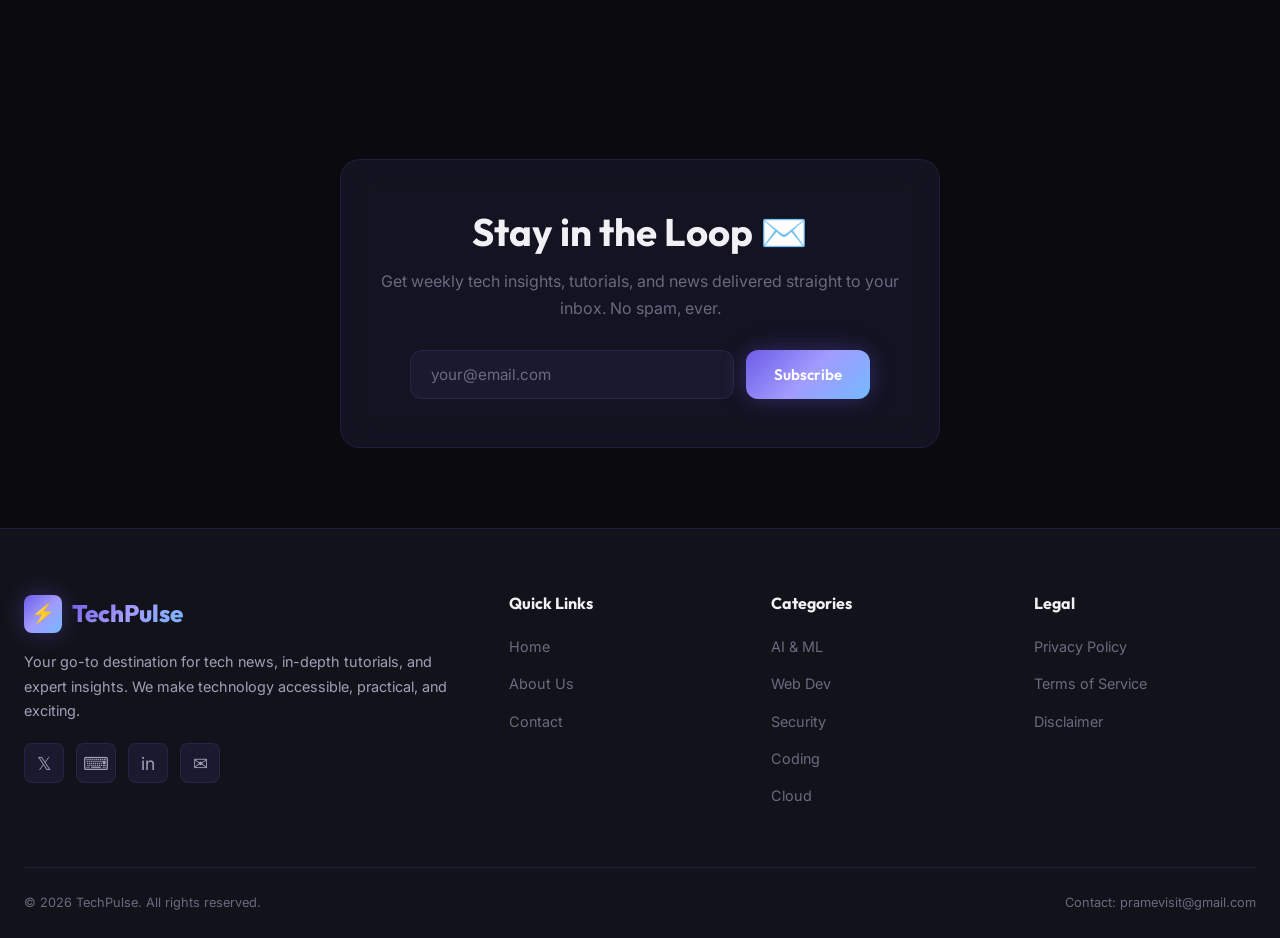
==== commit c1109973: "Add files via upload" ====
--- a/index.html
+++ b/index.html
@@ -1,11 +1,14 @@
 <!DOCTYPE html>
 <html lang="en">
+
 <head>
   <meta charset="UTF-8">
   <meta name="viewport" content="width=device-width, initial-scale=1.0">
   <title>TechPulse — Your Daily Dose of Tech Innovation</title>
-  <meta name="description" content="TechPulse delivers the latest technology news, tutorials, and in-depth guides on AI, web development, cybersecurity, programming, and cloud computing. Stay ahead with expert insights.">
-  <meta name="keywords" content="technology blog, AI tools, web development, programming, cybersecurity, cloud computing, tech news, coding tutorials">
+  <meta name="description"
+    content="TechPulse delivers the latest technology news, tutorials, and in-depth guides on AI, web development, cybersecurity, programming, and cloud computing. Stay ahead with expert insights.">
+  <meta name="keywords"
+    content="technology blog, AI tools, web development, programming, cybersecurity, cloud computing, tech news, coding tutorials">
   <meta name="author" content="TechPulse">
   <meta name="robots" content="index, follow">
   <link rel="canonical" href="https://techpulse.blog/">
@@ -13,14 +16,16 @@
   <!-- Open Graph -->
   <meta property="og:type" content="website">
   <meta property="og:title" content="TechPulse — Your Daily Dose of Tech Innovation">
-  <meta property="og:description" content="Expert tech insights, tutorials, and guides on AI, web development, cybersecurity, and more.">
+  <meta property="og:description"
+    content="Expert tech insights, tutorials, and guides on AI, web development, cybersecurity, and more.">
   <meta property="og:url" content="https://techpulse.blog/">
   <meta property="og:site_name" content="TechPulse">
 
   <!-- Twitter Card -->
   <meta name="twitter:card" content="summary_large_image">
   <meta name="twitter:title" content="TechPulse — Your Daily Dose of Tech Innovation">
-  <meta name="twitter:description" content="Expert tech insights, tutorials, and guides on AI, web development, cybersecurity, and more.">
+  <meta name="twitter:description"
+    content="Expert tech insights, tutorials, and guides on AI, web development, cybersecurity, and more.">
 
   <!-- JSON-LD Structured Data -->
   <script type="application/ld+json">
@@ -48,7 +53,10 @@
   </script>
 
   <link rel="stylesheet" href="style.css">
+  <script async src="https://pagead2.googlesyndication.com/pagead/js/adsbygoogle.js?client=ca-pub-6546957481428602"
+    crossorigin="anonymous"></script>
 </head>
+
 <body>
   <div class="bg-grid"></div>
   <div class="bg-orbs"></div>
@@ -66,7 +74,10 @@
         <a href="contact.html">Contact</a>
       </nav>
       <div class="nav-search">
-        <svg xmlns="http://www.w3.org/2000/svg" fill="none" viewBox="0 0 24 24" stroke="currentColor" stroke-width="2"><circle cx="11" cy="11" r="8"/><line x1="21" y1="21" x2="16.65" y2="16.65"/></svg>
+        <svg xmlns="http://www.w3.org/2000/svg" fill="none" viewBox="0 0 24 24" stroke="currentColor" stroke-width="2">
+          <circle cx="11" cy="11" r="8" />
+          <line x1="21" y1="21" x2="16.65" y2="16.65" />
+        </svg>
         <input type="text" placeholder="Search articles..." aria-label="Search articles">
       </div>
       <button class="mobile-toggle" id="mobileToggle" aria-label="Toggle navigation menu">
@@ -83,7 +94,8 @@
         Discover the Future of Technology
       </div>
       <h1>Navigate the Tech World with <span class="gradient-text">Confidence & Clarity</span></h1>
-      <p class="hero-description">In-depth articles, expert tutorials, and curated insights on AI, web development, cybersecurity, and the technologies shaping tomorrow.</p>
+      <p class="hero-description">In-depth articles, expert tutorials, and curated insights on AI, web development,
+        cybersecurity, and the technologies shaping tomorrow.</p>
       <div class="hero-actions">
         <a href="#articles" class="btn btn-primary">Explore Articles →</a>
         <a href="about.html" class="btn btn-outline">Learn More</a>
@@ -110,14 +122,16 @@
     <div class="container">
       <h2 class="section-title">Featured Article</h2>
       <p class="section-subtitle">Our editor's pick — the most impactful read this week</p>
-      <a href="articles/ai-tools-2026.html" class="glass-card featured-article reveal" style="text-decoration:none;color:inherit;">
+      <a href="articles/ai-tools-2026.html" class="glass-card featured-article reveal"
+        style="text-decoration:none;color:inherit;">
         <div class="featured-image">
           <div class="overlay"></div>
         </div>
         <div class="featured-content">
           <span class="badge badge-ai">Artificial Intelligence</span>
           <h3>10 AI Tools That Will Transform Your Workflow in 2026</h3>
-          <p>Discover the cutting-edge AI tools that are revolutionizing industries — from intelligent code assistants to creative AI platforms reshaping how we work, create, and innovate.</p>
+          <p>Discover the cutting-edge AI tools that are revolutionizing industries — from intelligent code assistants
+            to creative AI platforms reshaping how we work, create, and innovate.</p>
           <div class="featured-meta">
             <span>March 10, 2026</span>
             <span class="divider"></span>
@@ -145,7 +159,8 @@
           <div class="card-body">
             <span class="badge badge-web">Web Development</span>
             <h3>Complete Guide to Learning Web Development in 2026</h3>
-            <p>A comprehensive roadmap to mastering modern web development — from HTML & CSS fundamentals to advanced frameworks and deployment strategies.</p>
+            <p>A comprehensive roadmap to mastering modern web development — from HTML & CSS fundamentals to advanced
+              frameworks and deployment strategies.</p>
             <div class="card-meta">
               <span>March 8, 2026</span>
               <span class="read-time">📖 10 min read</span>
@@ -161,7 +176,8 @@
           <div class="card-body">
             <span class="badge badge-security">Cybersecurity</span>
             <h3>Essential Cybersecurity Tips Every Beginner Must Know</h3>
-            <p>Learn the fundamental security practices to protect your digital life — from strong passwords to recognizing phishing attacks and securing your network.</p>
+            <p>Learn the fundamental security practices to protect your digital life — from strong passwords to
+              recognizing phishing attacks and securing your network.</p>
             <div class="card-meta">
               <span>March 5, 2026</span>
               <span class="read-time">📖 9 min read</span>
@@ -177,7 +193,8 @@
           <div class="card-body">
             <span class="badge badge-coding">Programming</span>
             <h3>Best Programming Languages to Learn in 2026</h3>
-            <p>Explore the most in-demand programming languages for 2026 and find out which ones are worth investing your time in for career growth.</p>
+            <p>Explore the most in-demand programming languages for 2026 and find out which ones are worth investing
+              your time in for career growth.</p>
             <div class="card-meta">
               <span>March 3, 2026</span>
               <span class="read-time">📖 11 min read</span>
@@ -193,7 +210,8 @@
           <div class="card-body">
             <span class="badge badge-cloud">Cloud Computing</span>
             <h3>Cloud Computing: A Beginner's Complete Guide</h3>
-            <p>Everything you need to know about cloud computing — from the basics of IaaS, PaaS, SaaS to choosing the right provider for your projects.</p>
+            <p>Everything you need to know about cloud computing — from the basics of IaaS, PaaS, SaaS to choosing the
+              right provider for your projects.</p>
             <div class="card-meta">
               <span>March 1, 2026</span>
               <span class="read-time">📖 10 min read</span>
@@ -263,7 +281,8 @@
             <div class="logo-icon">⚡</div>
             <span>TechPulse</span>
           </a>
-          <p>Your go-to destination for tech news, in-depth tutorials, and expert insights. We make technology accessible, practical, and exciting.</p>
+          <p>Your go-to destination for tech news, in-depth tutorials, and expert insights. We make technology
+            accessible, practical, and exciting.</p>
           <div class="footer-social">
             <a href="#" aria-label="Twitter">𝕏</a>
             <a href="#" aria-label="GitHub">⌨</a>
@@ -307,4 +326,5 @@
 
   <script src="script.js"></script>
 </body>
-</html>
+
+</html>
